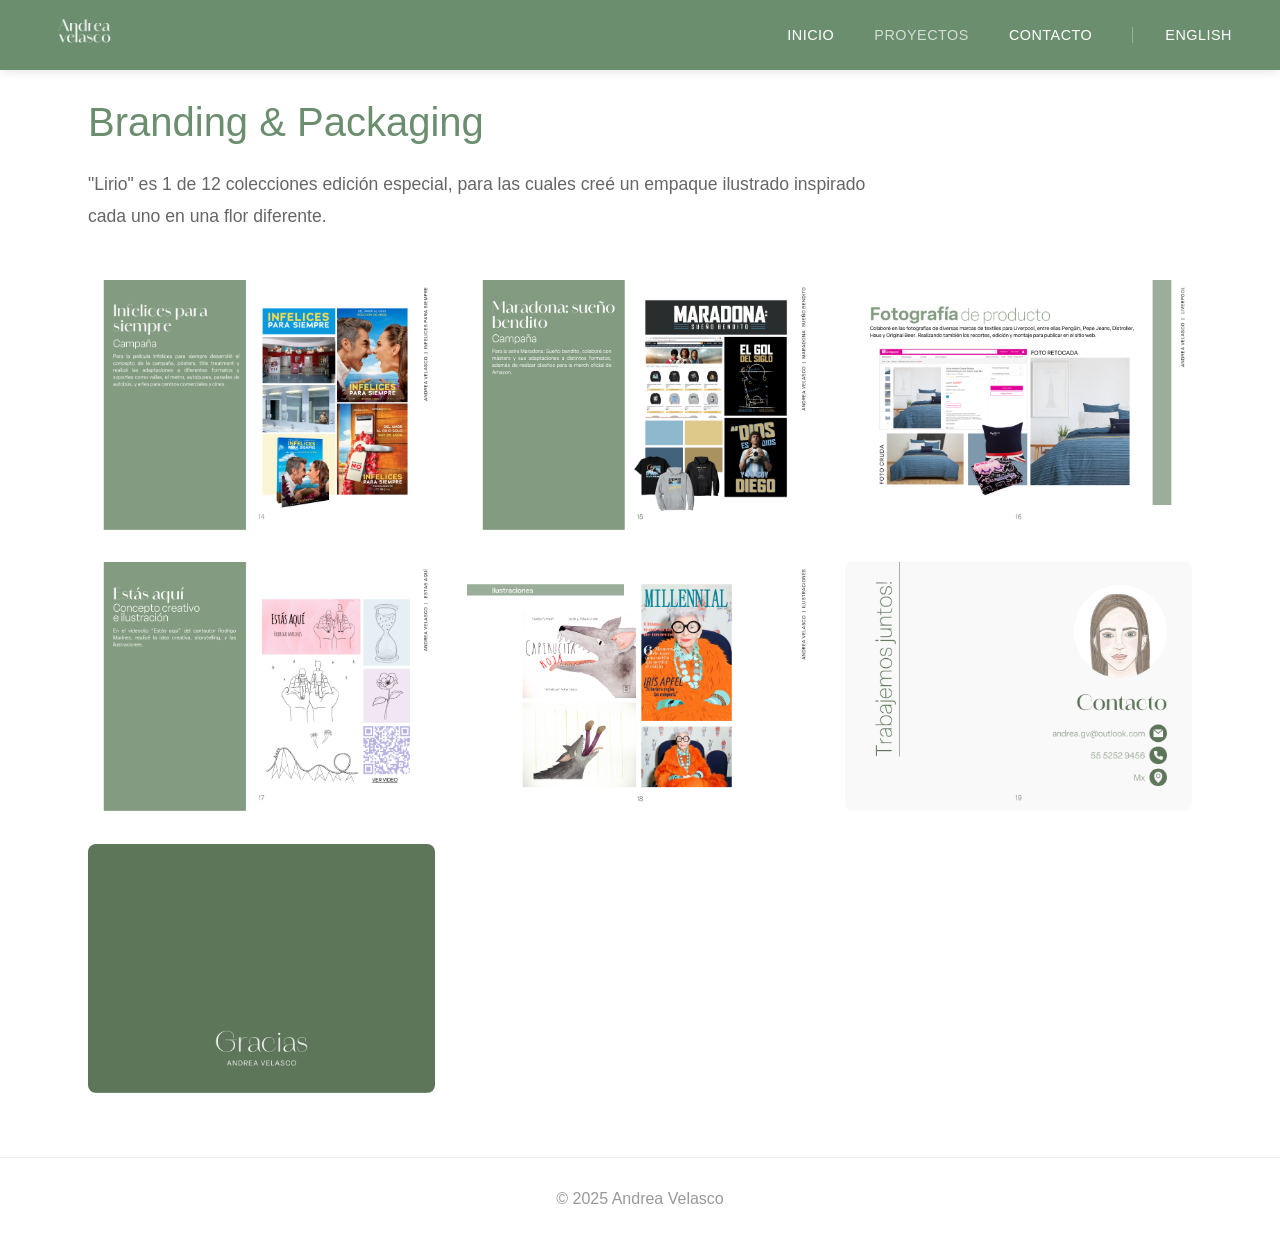
==== branding.html @ c6730077 "Portafolio completo con logo y paleta verde" ====
<!DOCTYPE html>
<html lang="es">
<head>
    <meta charset="UTF-8">
    <meta name="viewport" content="width=device-width, initial-scale=1.0">
    <title>Branding & Packaging - Andrea Velasco</title>
    <link rel="stylesheet" href="styles.css">
</head>
<body>
    <nav class="navbar">
        <div class="nav-container">
            <a href="index.html" class="logo">
                <img src="Imagenes/Logo.png" alt="Andrea Velasco" class="logo-img">
            </a>
            <ul class="nav-menu">
                <li><a href="index.html">INICIO</a></li>
                <li class="dropdown">
                    <a href="#" class="dropbtn active">PROYECTOS</a>
                    <div class="dropdown-content">
                        <a href="branding.html">Branding & Packaging</a>
                        <a href="publicidad.html">Publicidad</a>
                        <a href="fotografia.html">Fotografía y Retoque</a>
                        <a href="redes.html">Redes Sociales</a>
                        <a href="ilustracion.html">Ilustración</a>
                    </div>
                </li>
                <li><a href="contacto.html">CONTACTO</a></li>
                <li><a href="#" class="lang-switch" onclick="toggleLanguage()">ENGLISH</a></li>
            </ul>
        </div>
    </nav>

    <main class="project-page">
        <div class="project-container">
            <div class="project-header">
                <h1>Branding & Packaging</h1>
                <p>"Lirio" es 1 de 12 colecciones edición especial, para las cuales creé un empaque ilustrado inspirado cada uno en una flor diferente.</p>
            </div>

            <div class="project-grid">
                <img src="ANDREA VELASCO PORTAFOLIO ES 2025/16.png" alt="Lirio 1">
                <img src="ANDREA VELASCO PORTAFOLIO ES 2025/17.png" alt="Lirio 2">
                <img src="ANDREA VELASCO PORTAFOLIO ES 2025/18.png" alt="Lirio 3">
                <img src="ANDREA VELASCO PORTAFOLIO ES 2025/19.png" alt="Lirio 4">
                <img src="ANDREA VELASCO PORTAFOLIO ES 2025/20.png" alt="Lirio 5">
                <img src="ANDREA VELASCO PORTAFOLIO ES 2025/21.png" alt="Lirio 6">
                <img src="ANDREA VELASCO PORTAFOLIO ES 2025/22.png" alt="Lirio 7">
            </div>
        </div>
    </main>

    <footer>
        <p>© 2025 Andrea Velasco</p>
    </footer>

    <script src="script.js"></script>
</body>
</html>
---- styles.css ----
* {
    margin: 0;
    padding: 0;
    box-sizing: border-box;
}

body {
    font-family: -apple-system, BlinkMacSystemFont, 'Helvetica Neue', Arial, sans-serif;
    background: #fff;
    color: #333;
}

/* Navbar */
.navbar {
    position: fixed;
    top: 0;
    width: 100%;
    background: #6B8E6F;
    z-index: 1000;
    box-shadow: 0 2px 10px rgba(0,0,0,0.1);
}

.nav-container {
    max-width: 1400px;
    margin: 0 auto;
    padding: 0 3rem;
    display: flex;
    justify-content: space-between;
    align-items: center;
    height: 70px;
}

.logo {
    text-decoration: none;
}

.logo-img {
    height: 40px;
    width: auto;
}

.nav-menu {
    display: flex;
    list-style: none;
    gap: 2.5rem;
    align-items: center;
}

.nav-menu a {
    color: #fff;
    text-decoration: none;
    font-size: 0.9rem;
    font-weight: 500;
    letter-spacing: 0.5px;
    transition: opacity 0.3s;
}

.nav-menu a:hover,
.nav-menu a.active {
    opacity: 0.7;
}

/* Dropdown */
.dropdown {
    position: relative;
}

.dropdown-content {
    display: none;
    position: absolute;
    top: 100%;
    left: 0;
    background: #fff;
    min-width: 220px;
    box-shadow: 0 4px 12px rgba(0,0,0,0.15);
    border-radius: 4px;
    margin-top: 1rem;
}

.dropdown-content a {
    color: #6B8E6F;
    padding: 1rem 1.5rem;
    display: block;
    font-size: 0.9rem;
    border-bottom: 1px solid #f0f0f0;
}

.dropdown-content a:last-child {
    border-bottom: none;
}

.dropdown-content a:hover {
    background: #f8f8f8;
    opacity: 1;
}

.dropdown:hover .dropdown-content {
    display: block;
}

.lang-switch {
    padding-left: 2rem;
    border-left: 1px solid rgba(255,255,255,0.3);
}

/* Home */
.home-main {
    padding-top: 70px;
}

.hero-section {
    min-height: 90vh;
    display: flex;
    align-items: center;
    justify-content: center;
    padding: 4rem 3rem;
}

.hero-content {
    max-width: 1200px;
    display: grid;
    grid-template-columns: 1fr 1fr;
    gap: 4rem;
    align-items: center;
}

.hero-image {
    width: 100%;
}

.hero-image img {
    width: 100%;
    height: auto;
    border-radius: 8px;
}

.hero-text h1 {
    font-size: 3.5rem;
    color: #6B8E6F;
    margin-bottom: 1rem;
    font-weight: 300;
}

.hero-text p {
    font-size: 1.3rem;
    color: #666;
}

/* Project Pages */
.project-page {
    padding-top: 100px;
    padding-bottom: 4rem;
}

.project-container {
    max-width: 1200px;
    margin: 0 auto;
    padding: 0 3rem;
}

.project-header {
    margin-bottom: 3rem;
}

.project-header h1 {
    font-size: 2.5rem;
    color: #6B8E6F;
    margin-bottom: 1.5rem;
    font-weight: 400;
}

.project-header p {
    font-size: 1.1rem;
    color: #666;
    line-height: 1.8;
    max-width: 800px;
}

.project-grid {
    display: grid;
    grid-template-columns: repeat(auto-fit, minmax(300px, 1fr));
    gap: 2rem;
    margin-top: 3rem;
}

.project-grid img {
    width: 100%;
    height: auto;
    border-radius: 8px;
}

/* Contact Page */
.contact-page {
    min-height: 80vh;
    display: flex;
    align-items: center;
    justify-content: center;
    padding: 120px 3rem 4rem;
}

.contact-container {
    text-align: center;
    max-width: 600px;
}

.contact-container h1 {
    font-size: 2.5rem;
    color: #6B8E6F;
    margin-bottom: 2rem;
    font-weight: 400;
}

.contact-methods {
    display: flex;
    flex-direction: column;
    gap: 1.5rem;
    margin-top: 3rem;
}

.contact-btn {
    display: flex;
    align-items: center;
    justify-content: center;
    gap: 1rem;
    padding: 1.5rem 2rem;
    background: #6B8E6F;
    color: #fff;
    text-decoration: none;
    border-radius: 8px;
    font-size: 1.1rem;
    transition: background 0.3s;
}

.contact-btn:hover {
    background: #5a7a5e;
}

.contact-btn .icon {
    font-size: 1.5rem;
}

/* Footer */
footer {
    padding: 2rem;
    text-align: center;
    color: #999;
    border-top: 1px solid #eee;
}

/* Responsive */
@media (max-width: 768px) {
    .nav-container {
        padding: 0 1.5rem;
    }
    
    .nav-menu {
        gap: 1rem;
        font-size: 0.8rem;
    }
    
    .hero-content {
        grid-template-columns: 1fr;
        gap: 2rem;
    }
    
    .hero-text h1 {
        font-size: 2.5rem;
    }
    
    .project-container {
        padding: 0 1.5rem;
    }
}
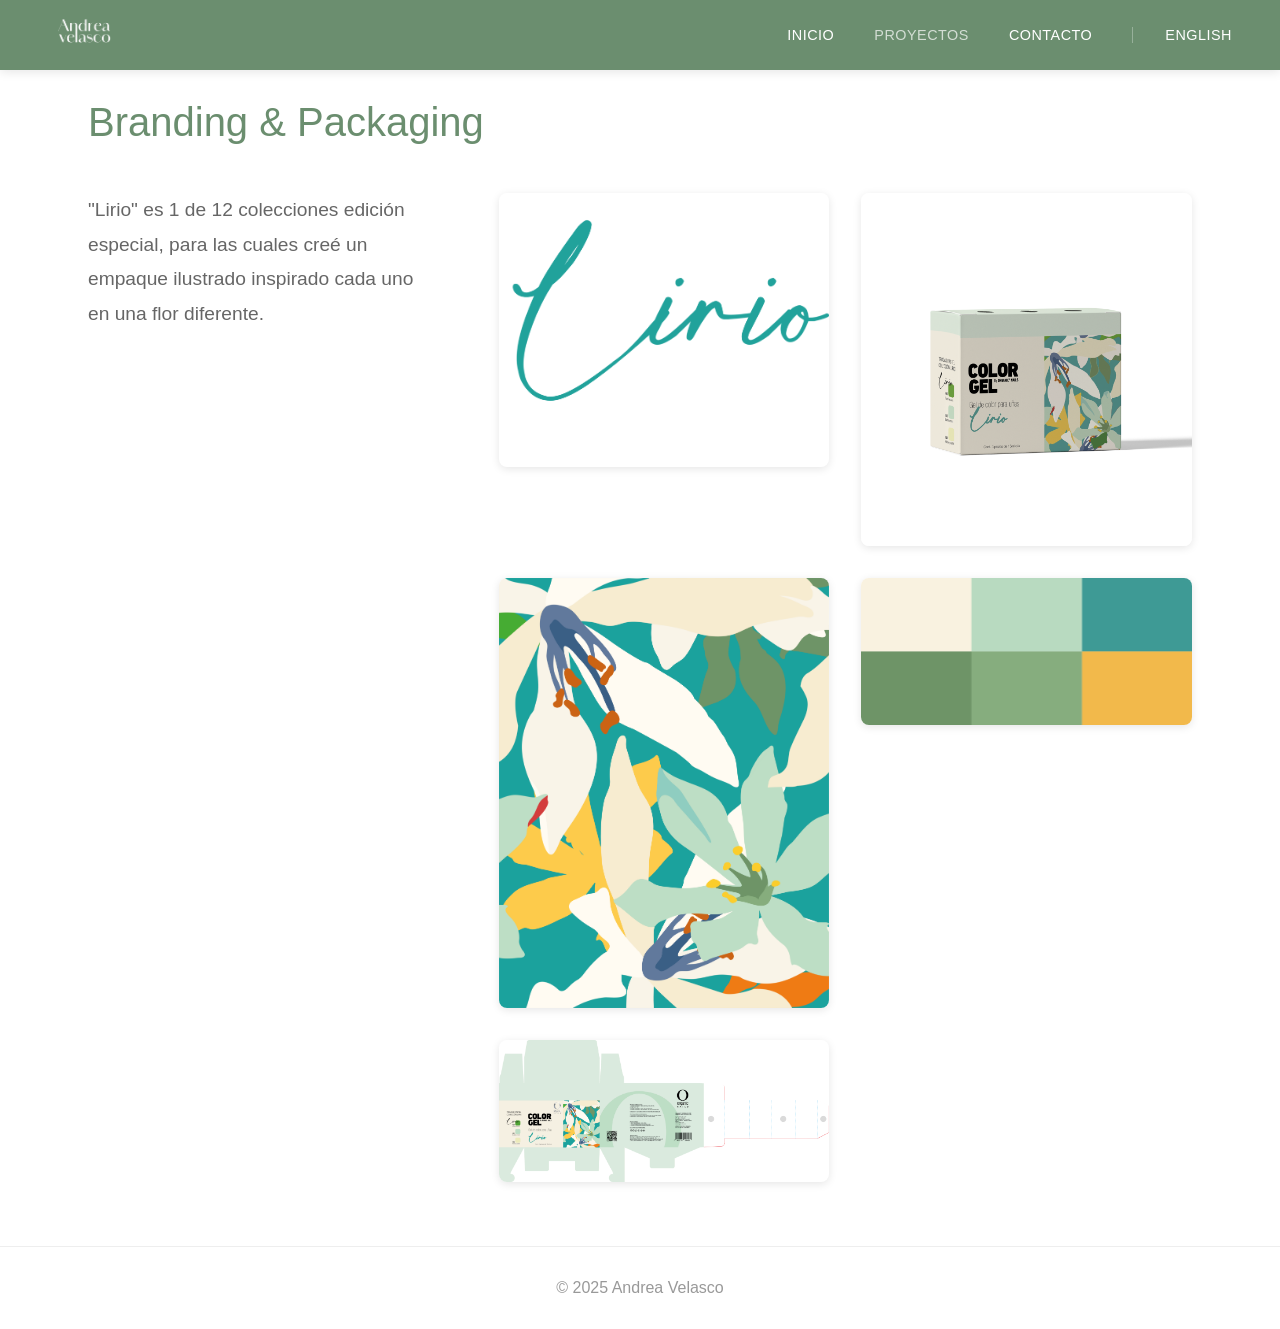
==== commit 3c3dc3de: "Actualizar layout de Branding & Packaging con texto y mosaico de imágenes Lirio" ====
--- a/branding.html
+++ b/branding.html
@@ -34,17 +34,19 @@
         <div class="project-container">
             <div class="project-header">
                 <h1>Branding & Packaging</h1>
-                <p>"Lirio" es 1 de 12 colecciones edición especial, para las cuales creé un empaque ilustrado inspirado cada uno en una flor diferente.</p>
             </div>
 
-            <div class="project-grid">
-                <img src="ANDREA VELASCO PORTAFOLIO ES 2025/16.png" alt="Lirio 1">
-                <img src="ANDREA VELASCO PORTAFOLIO ES 2025/17.png" alt="Lirio 2">
-                <img src="ANDREA VELASCO PORTAFOLIO ES 2025/18.png" alt="Lirio 3">
-                <img src="ANDREA VELASCO PORTAFOLIO ES 2025/19.png" alt="Lirio 4">
-                <img src="ANDREA VELASCO PORTAFOLIO ES 2025/20.png" alt="Lirio 5">
-                <img src="ANDREA VELASCO PORTAFOLIO ES 2025/21.png" alt="Lirio 6">
-                <img src="ANDREA VELASCO PORTAFOLIO ES 2025/22.png" alt="Lirio 7">
+            <div class="branding-layout">
+                <div class="branding-text">
+                    <p>"Lirio" es 1 de 12 colecciones edición especial, para las cuales creé un empaque ilustrado inspirado cada uno en una flor diferente.</p>
+                </div>
+                <div class="branding-images">
+                    <img src="Imagenes/Branding & packaging/Lirio texto.png" alt="Lirio texto">
+                    <img src="Imagenes/Branding & packaging/Lirio foto.png" alt="Lirio foto">
+                    <img src="Imagenes/Branding & packaging/Lirio Ilustracion.png" alt="Lirio ilustración">
+                    <img src="Imagenes/Branding & packaging/Lirio paleta de color.png" alt="Lirio paleta de color">
+                    <img src="Imagenes/Branding & packaging/Lirio plano.png" alt="Lirio plano">
+                </div>
             </div>
         </div>
     </main>
--- a/styles.css
+++ b/styles.css
@@ -65,37 +65,64 @@
     position: relative;
 }
 
+.dropbtn {
+    cursor: pointer;
+    position: relative;
+}
+
+.dropbtn::after {
+    content: '';
+    position: absolute;
+    bottom: -10px;
+    left: 0;
+    right: 0;
+    height: 10px;
+    background: transparent;
+}
+
 .dropdown-content {
     display: none;
     position: absolute;
-    top: 100%;
+    top: calc(100% + 10px);
     left: 0;
     background: #fff;
-    min-width: 220px;
+    min-width: 240px;
     box-shadow: 0 4px 12px rgba(0,0,0,0.15);
     border-radius: 4px;
-    margin-top: 1rem;
+    z-index: 1001;
 }
 
 .dropdown-content a {
-    color: #6B8E6F;
+    color: #6B8E6F !important;
     padding: 1rem 1.5rem;
     display: block;
     font-size: 0.9rem;
     border-bottom: 1px solid #f0f0f0;
+    text-decoration: none;
+    transition: background 0.2s;
 }
 
 .dropdown-content a:last-child {
     border-bottom: none;
+    border-radius: 0 0 4px 4px;
+}
+
+.dropdown-content a:first-child {
+    border-radius: 4px 4px 0 0;
 }
 
 .dropdown-content a:hover {
     background: #f8f8f8;
-    opacity: 1;
-}
-
-.dropdown:hover .dropdown-content {
+    opacity: 1 !important;
+}
+
+.dropdown:hover .dropdown-content,
+.dropdown-content:hover {
     display: block;
+}
+
+.lang-switch {
+    cursor: pointer;
 }
 
 .lang-switch {
@@ -187,6 +214,39 @@
     width: 100%;
     height: auto;
     border-radius: 8px;
+}
+
+/* Branding Layout */
+.branding-layout {
+    display: grid;
+    grid-template-columns: 1fr 2fr;
+    gap: 4rem;
+    align-items: start;
+    margin-top: 2rem;
+}
+
+.branding-text {
+    position: sticky;
+    top: 120px;
+}
+
+.branding-text p {
+    font-size: 1.2rem;
+    color: #666;
+    line-height: 1.8;
+}
+
+.branding-images {
+    display: grid;
+    grid-template-columns: repeat(2, 1fr);
+    gap: 2rem;
+}
+
+.branding-images img {
+    width: 100%;
+    height: auto;
+    border-radius: 8px;
+    box-shadow: 0 2px 8px rgba(0,0,0,0.1);
 }
 
 /* Contact Page */
@@ -270,4 +330,17 @@
     .project-container {
         padding: 0 1.5rem;
     }
-}
+    
+    .branding-layout {
+        grid-template-columns: 1fr;
+        gap: 2rem;
+    }
+    
+    .branding-text {
+        position: static;
+    }
+    
+    .branding-images {
+        grid-template-columns: 1fr;
+    }
+}
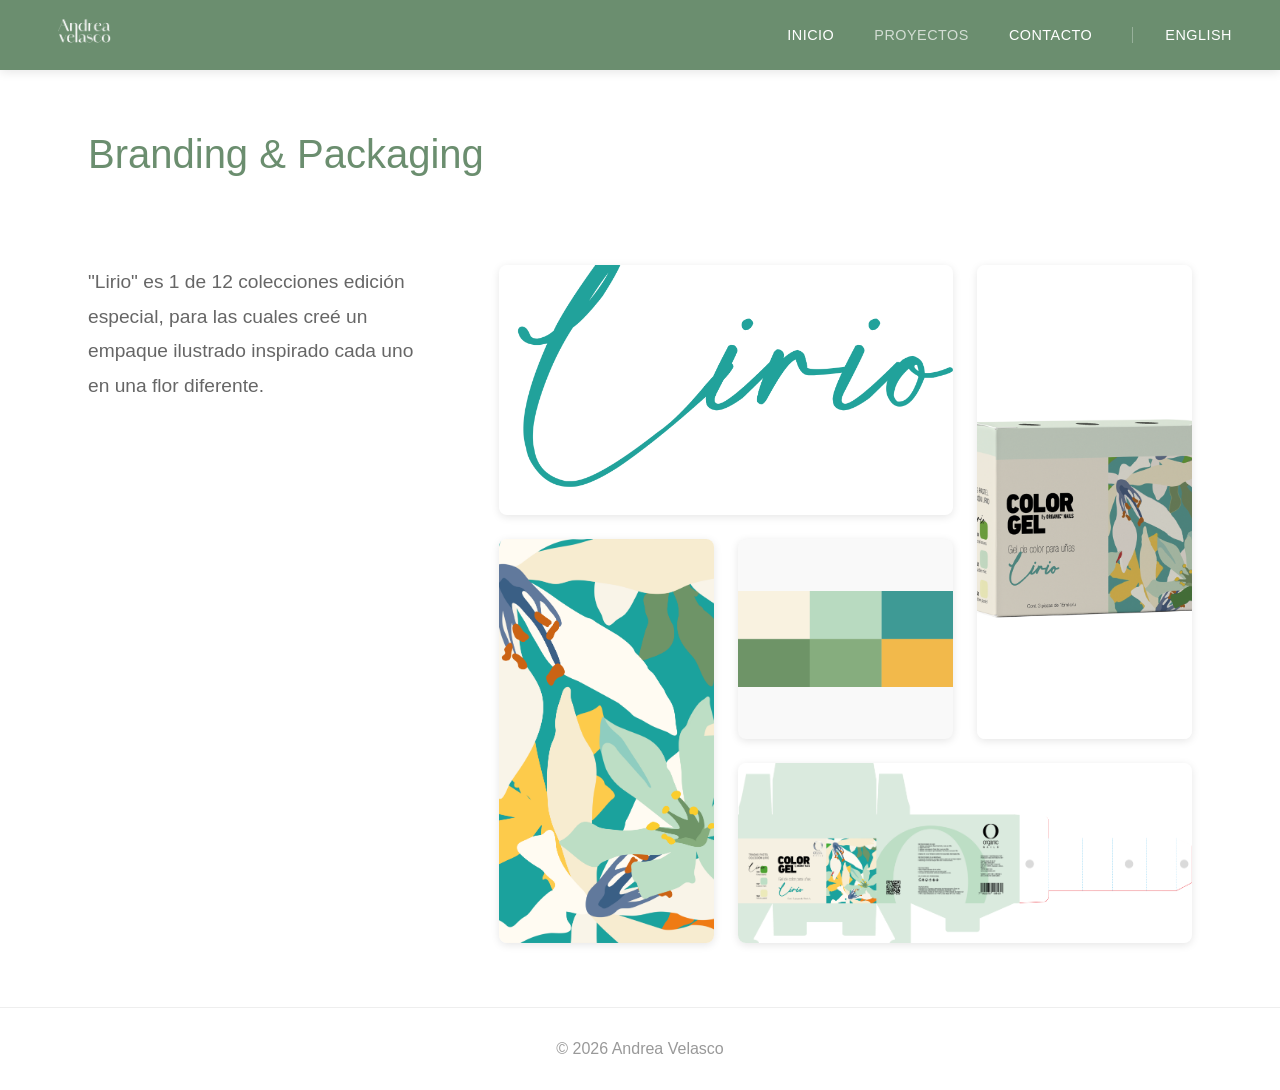
==== commit 949fe369: "Ajustar paleta de color completa y actualizar año a 2026" ====
--- a/branding.html
+++ b/branding.html
@@ -52,7 +52,7 @@
     </main>
 
     <footer>
-        <p>© 2025 Andrea Velasco</p>
+        <p>© 2026 Andrea Velasco</p>
     </footer>
 
     <script src="script.js"></script>
--- a/styles.css
+++ b/styles.css
@@ -187,6 +187,11 @@
 
 .project-header {
     margin-bottom: 3rem;
+    position: sticky;
+    top: 70px;
+    background: #fff;
+    padding: 2rem 0 1rem 0;
+    z-index: 100;
 }
 
 .project-header h1 {
@@ -238,15 +243,55 @@
 
 .branding-images {
     display: grid;
-    grid-template-columns: repeat(2, 1fr);
-    gap: 2rem;
+    grid-template-columns: repeat(3, 1fr);
+    grid-template-rows: auto auto auto;
+    gap: 1.5rem;
 }
 
 .branding-images img {
     width: 100%;
-    height: auto;
+    height: 100%;
+    object-fit: cover;
     border-radius: 8px;
     box-shadow: 0 2px 8px rgba(0,0,0,0.1);
+}
+
+/* Lirio texto.png - destacada arriba */
+.branding-images img:nth-child(1) {
+    grid-column: 1 / 3;
+    grid-row: 1 / 2;
+    height: 250px;
+}
+
+/* Lirio foto.png - grande a la derecha, se puede recortar */
+.branding-images img:nth-child(2) {
+    grid-column: 3 / 4;
+    grid-row: 1 / 3;
+    height: 100%;
+    object-fit: cover;
+}
+
+/* Lirio Ilustracion.png - grande abajo izquierda */
+.branding-images img:nth-child(3) {
+    grid-column: 1 / 2;
+    grid-row: 2 / 4;
+    height: 100%;
+}
+
+/* Lirio paleta de color.png - mediana, debe verse completa */
+.branding-images img:nth-child(4) {
+    grid-column: 2 / 3;
+    grid-row: 2 / 3;
+    height: 200px;
+    object-fit: contain;
+    background: #f9f9f9;
+}
+
+/* Lirio plano.png - pequeña abajo derecha */
+.branding-images img:nth-child(5) {
+    grid-column: 2 / 4;
+    grid-row: 3 / 4;
+    height: 180px;
 }
 
 /* Contact Page */
@@ -342,5 +387,15 @@
     
     .branding-images {
         grid-template-columns: 1fr;
-    }
-}
+        grid-template-rows: auto;
+    }
+    
+    .branding-images img:nth-child(1),
+    .branding-images img:nth-child(2),
+    .branding-images img:nth-child(3),
+    .branding-images img:nth-child(4),
+    .branding-images img:nth-child(5) {
+        grid-column: 1;
+        grid-row: auto;
+    }
+}
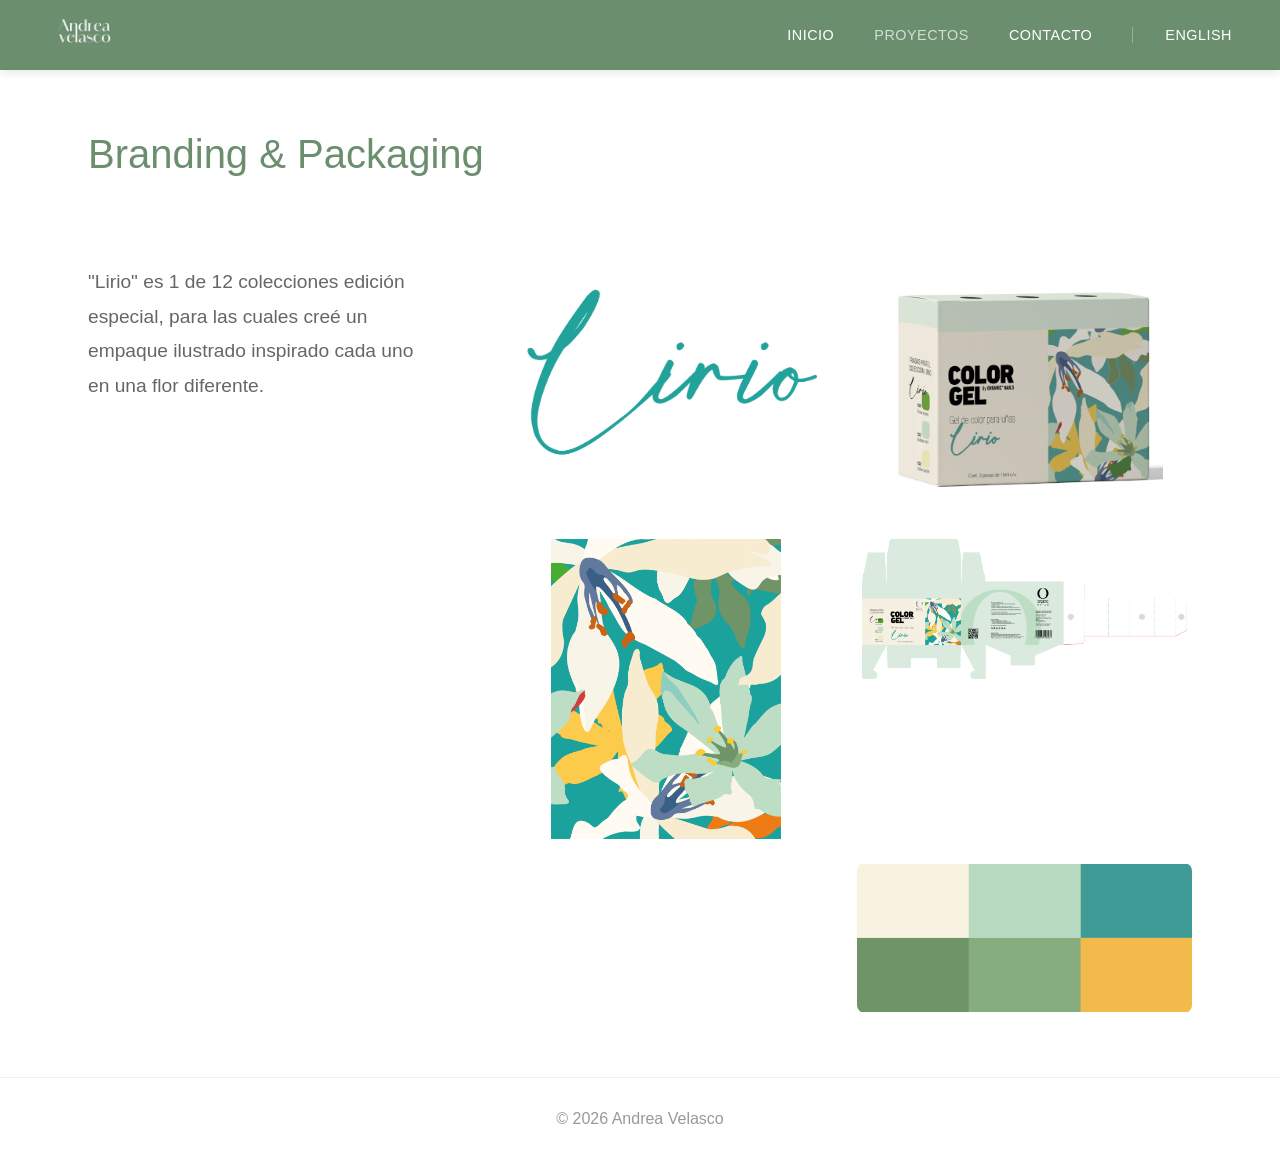
==== commit 27923d69: "Acomodar mosaico según referencia exacta y forzar recarga de Lirio foto" ====
--- a/branding.html
+++ b/branding.html
@@ -42,7 +42,7 @@
                 </div>
                 <div class="branding-images">
                     <img src="Imagenes/Branding & packaging/Lirio texto.png" alt="Lirio texto">
-                    <img src="Imagenes/Branding & packaging/Lirio foto.png" alt="Lirio foto">
+                    <img src="Imagenes/Branding & packaging/Lirio foto.png?v=2" alt="Lirio foto">
                     <img src="Imagenes/Branding & packaging/Lirio Ilustracion.png" alt="Lirio ilustración">
                     <img src="Imagenes/Branding & packaging/Lirio paleta de color.png" alt="Lirio paleta de color">
                     <img src="Imagenes/Branding & packaging/Lirio plano.png" alt="Lirio plano">
--- a/styles.css
+++ b/styles.css
@@ -243,7 +243,7 @@
 
 .branding-images {
     display: grid;
-    grid-template-columns: repeat(3, 1fr);
+    grid-template-columns: 1fr 1fr;
     grid-template-rows: auto auto auto;
     gap: 1.5rem;
 }
@@ -251,47 +251,47 @@
 .branding-images img {
     width: 100%;
     height: 100%;
-    object-fit: cover;
     border-radius: 8px;
-    box-shadow: 0 2px 8px rgba(0,0,0,0.1);
-}
-
-/* Lirio texto.png - destacada arriba */
+}
+
+/* Lirio texto.png - arriba izquierda */
 .branding-images img:nth-child(1) {
-    grid-column: 1 / 3;
+    grid-column: 1 / 2;
     grid-row: 1 / 2;
     height: 250px;
-}
-
-/* Lirio foto.png - grande a la derecha, se puede recortar */
+    object-fit: contain;
+}
+
+/* Lirio foto.png - arriba derecha, llenar espacio */
 .branding-images img:nth-child(2) {
-    grid-column: 3 / 4;
-    grid-row: 1 / 3;
-    height: 100%;
-    object-fit: cover;
-}
-
-/* Lirio Ilustracion.png - grande abajo izquierda */
+    grid-column: 2 / 3;
+    grid-row: 1 / 2;
+    height: 250px;
+    object-fit: contain;
+}
+
+/* Lirio Ilustracion.png - medio izquierda, grande */
 .branding-images img:nth-child(3) {
     grid-column: 1 / 2;
-    grid-row: 2 / 4;
-    height: 100%;
-}
-
-/* Lirio paleta de color.png - mediana, debe verse completa */
+    grid-row: 2 / 3;
+    height: 300px;
+    object-fit: contain;
+}
+
+/* Lirio plano.png - medio derecha arriba */
+.branding-images img:nth-child(5) {
+    grid-column: 2 / 3;
+    grid-row: 2 / 3;
+    height: 140px;
+    object-fit: contain;
+}
+
+/* Lirio paleta de color.png - abajo derecha */
 .branding-images img:nth-child(4) {
     grid-column: 2 / 3;
-    grid-row: 2 / 3;
-    height: 200px;
+    grid-row: 3 / 4;
+    height: 150px;
     object-fit: contain;
-    background: #f9f9f9;
-}
-
-/* Lirio plano.png - pequeña abajo derecha */
-.branding-images img:nth-child(5) {
-    grid-column: 2 / 4;
-    grid-row: 3 / 4;
-    height: 180px;
 }
 
 /* Contact Page */
